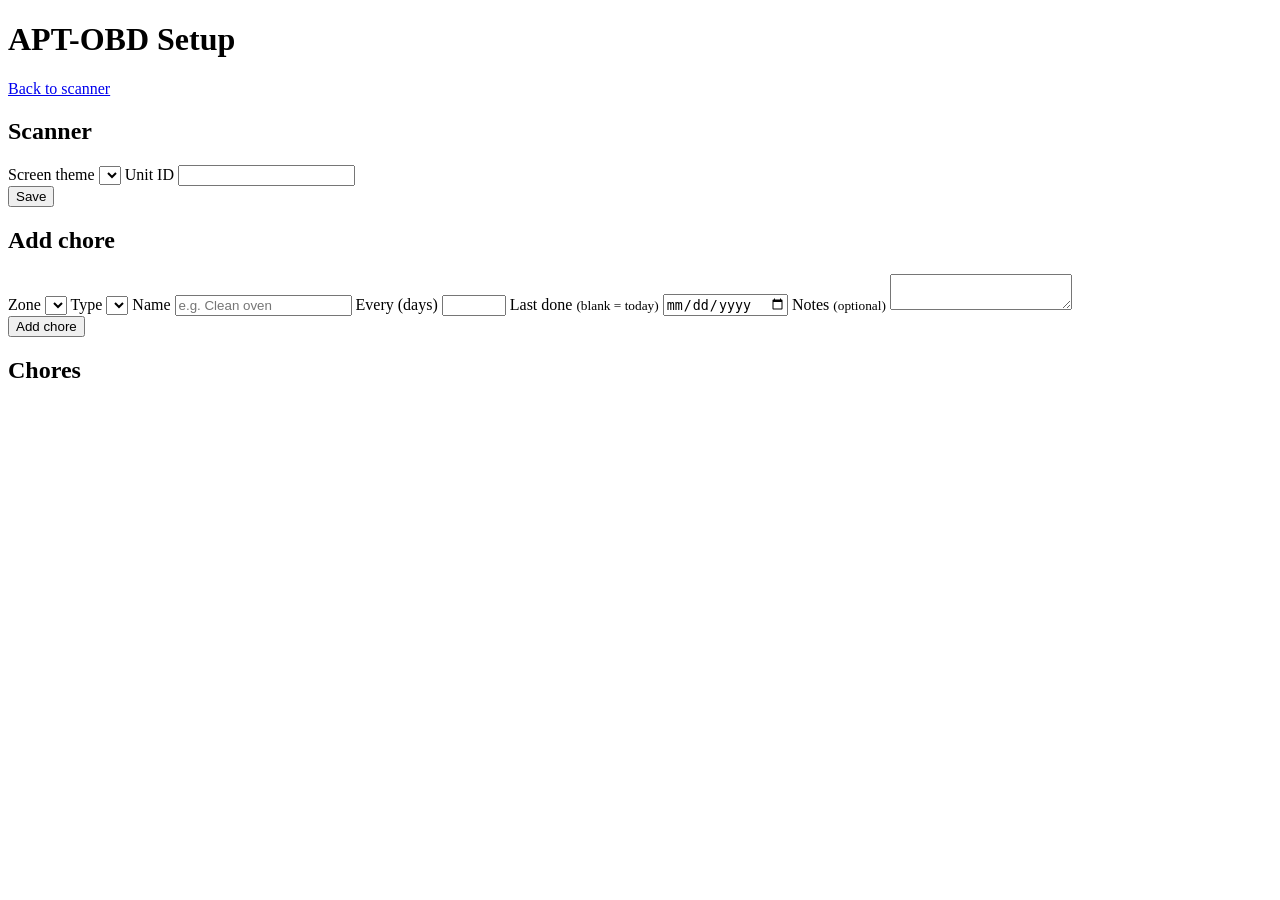
==== app/static/setup.html @ 193046fe "Add M2 frontend: scan-tool UI and Setup page Recreate the APT-OBD prototype in plain HTML/CSS/JS ser" ====
<!DOCTYPE html>
<html lang="en">
<head>
<meta charset="utf-8">
<meta name="viewport" content="width=device-width, initial-scale=1">
<meta name="theme-color" content="#121315">
<title>APT-OBD Setup</title>
<link rel="stylesheet" href="/static/fonts.css">
<link rel="stylesheet" href="/static/setup.css">
</head>
<body>
<main>
  <header class="top">
    <h1>APT-OBD <span>Setup</span></h1>
    <a href="/">Back to scanner</a>
  </header>

  <section class="card">
    <h2>Scanner</h2>
    <form id="settings-form" class="grid">
      <label>Screen theme
        <select id="theme"></select>
      </label>
      <label>Unit ID
        <input id="unit-id" required maxlength="12">
      </label>
      <div class="form-actions">
        <button type="submit" class="btn primary">Save</button>
        <span id="settings-msg" class="msg" role="status"></span>
      </div>
    </form>
  </section>

  <section class="card">
    <h2 id="form-title">Add chore</h2>
    <form id="chore-form" class="grid">
      <label>Zone
        <select id="zone"></select>
      </label>
      <label>Type
        <select id="category"></select>
      </label>
      <label class="wide">Name
        <input id="name" required maxlength="60" placeholder="e.g. Clean oven">
      </label>
      <label>Every (days)
        <input id="interval" type="number" required min="1" max="3650" inputmode="numeric">
      </label>
      <label>Last done <small>(blank = today)</small>
        <input id="last-done" type="date">
      </label>
      <label class="wide">Notes <small>(optional)</small>
        <textarea id="description" maxlength="500" rows="2"></textarea>
      </label>
      <div class="form-actions">
        <button type="submit" id="save-chore" class="btn primary">Add chore</button>
        <button type="button" id="cancel-edit" class="btn" hidden>Cancel</button>
        <span id="chore-msg" class="msg" role="status"></span>
      </div>
    </form>
  </section>

  <section class="card">
    <h2>Chores <span id="chore-count" class="count"></span></h2>
    <div id="chore-list"></div>
  </section>
</main>
<script src="/static/setup.js"></script>
</body>
</html>
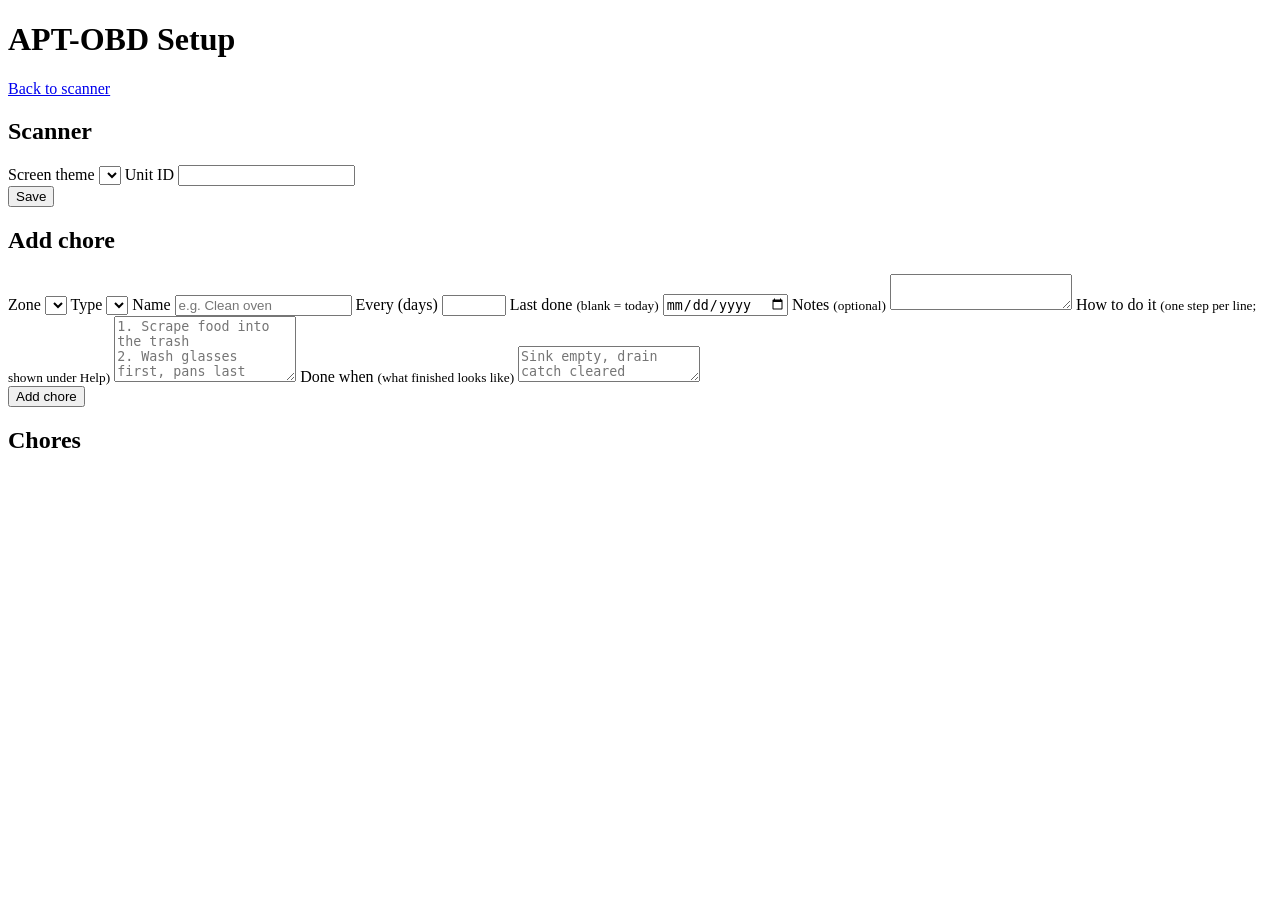
==== commit ea497500: "Add chore help (how to / done when) and close stale freeze frames Each chore gets how_to and done_wh" ====
--- a/app/static/setup.html
+++ b/app/static/setup.html
@@ -52,6 +52,12 @@
       <label class="wide">Notes <small>(optional)</small>
         <textarea id="description" maxlength="500" rows="2"></textarea>
       </label>
+      <label class="wide">How to do it <small>(one step per line; shown under Help)</small>
+        <textarea id="how-to" maxlength="2000" rows="4" placeholder="1. Scrape food into the trash&#10;2. Wash glasses first, pans last"></textarea>
+      </label>
+      <label class="wide">Done when <small>(what finished looks like)</small>
+        <textarea id="done-when" maxlength="500" rows="2" placeholder="Sink empty, drain catch cleared"></textarea>
+      </label>
       <div class="form-actions">
         <button type="submit" id="save-chore" class="btn primary">Add chore</button>
         <button type="button" id="cancel-edit" class="btn" hidden>Cancel</button>
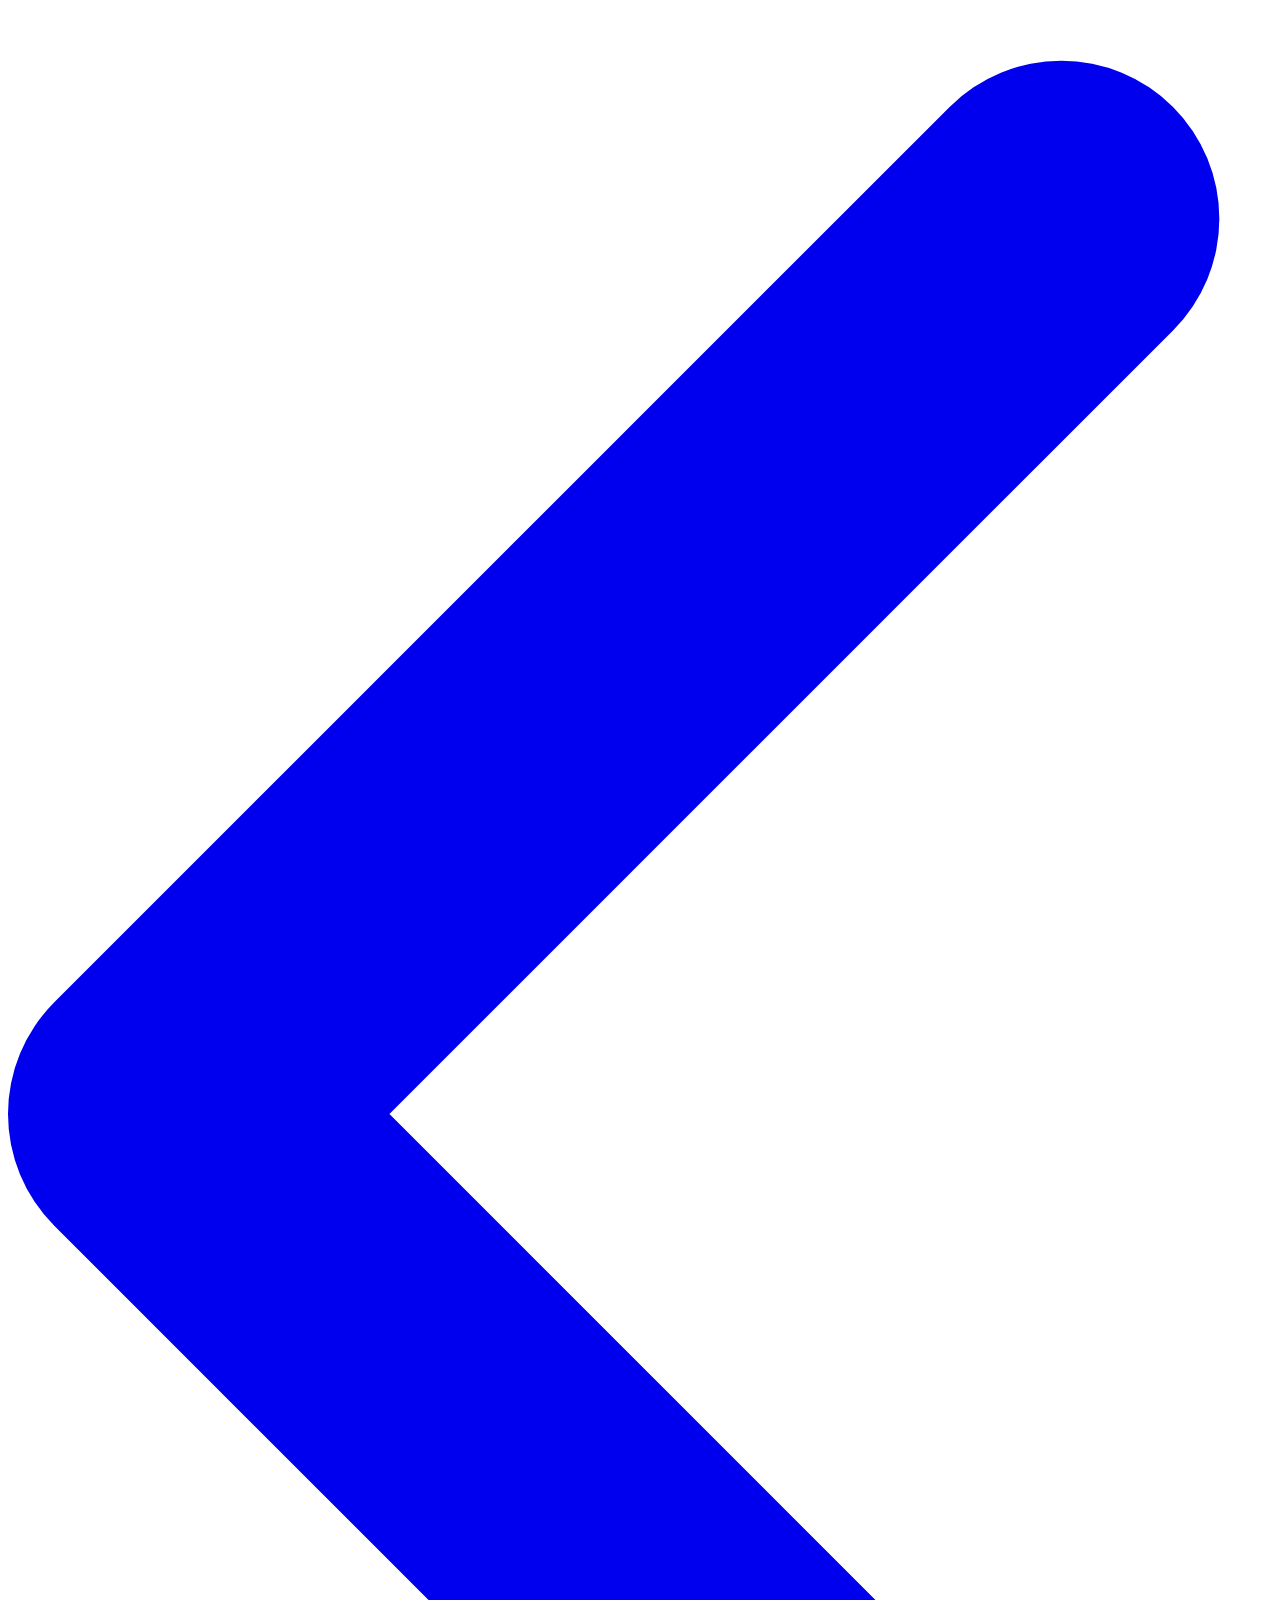
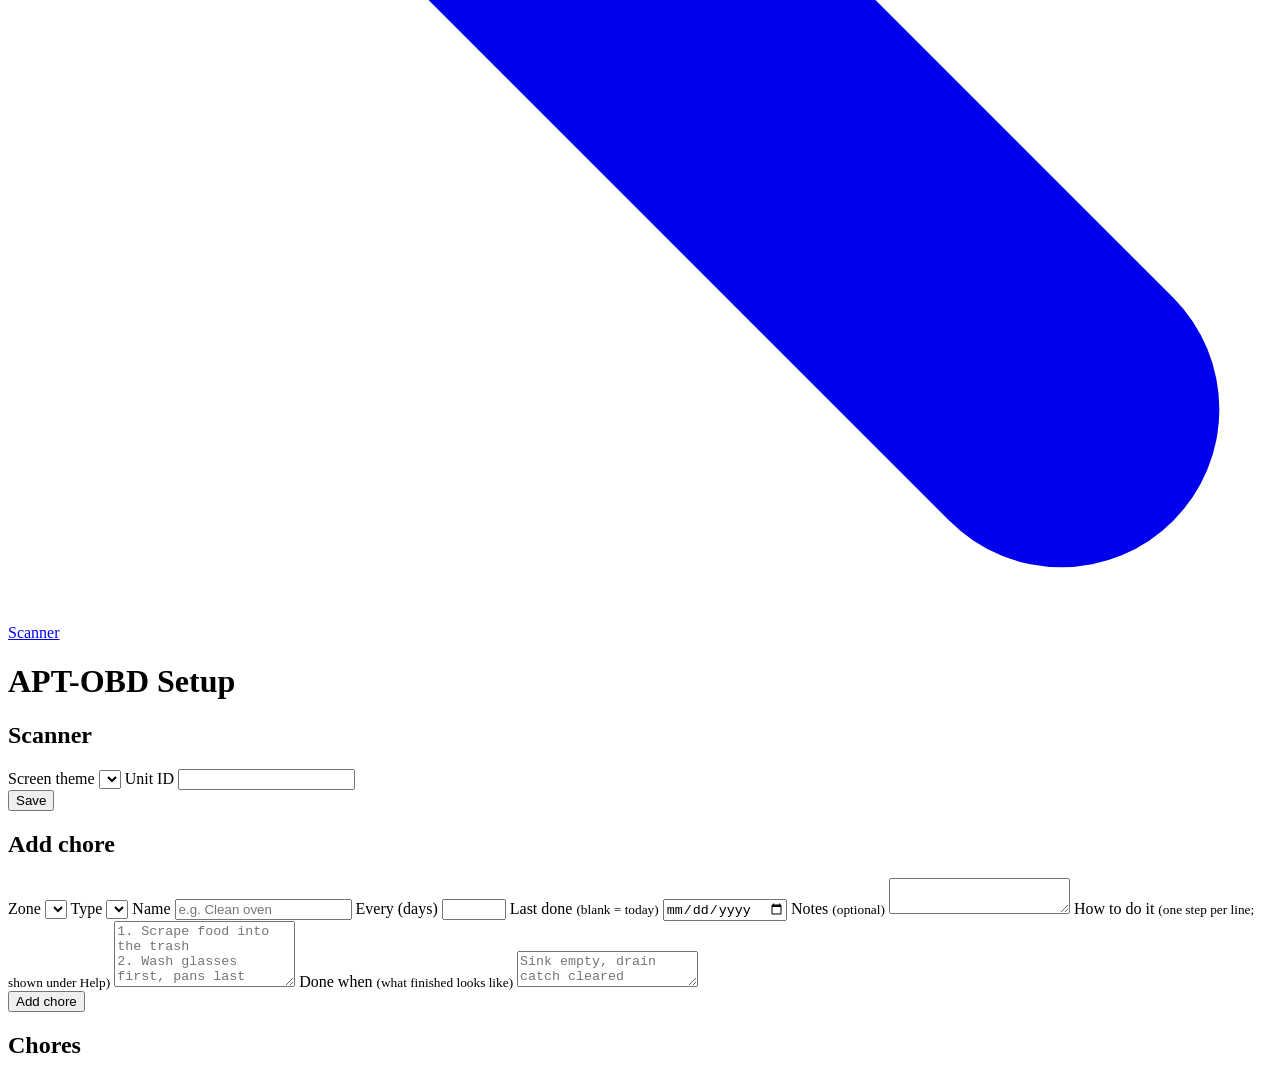
==== commit baa91846: "Full-screen iOS layout, app fonts throughout, and fix stale assets on iPhone The scanner now fills t" ====
--- a/app/static/setup.html
+++ b/app/static/setup.html
@@ -2,8 +2,15 @@
 <html lang="en">
 <head>
 <meta charset="utf-8">
-<meta name="viewport" content="width=device-width, initial-scale=1">
+<meta name="viewport" content="width=device-width, initial-scale=1, viewport-fit=cover">
 <meta name="theme-color" content="#121315">
+<link rel="manifest" href="/manifest.webmanifest">
+<link rel="icon" type="image/png" href="/static/icons/favicon-32.png">
+<link rel="apple-touch-icon" href="/static/icons/apple-touch-icon.png">
+<meta name="mobile-web-app-capable" content="yes">
+<meta name="apple-mobile-web-app-capable" content="yes">
+<meta name="apple-mobile-web-app-title" content="APT-OBD">
+<meta name="apple-mobile-web-app-status-bar-style" content="black-translucent">
 <title>APT-OBD Setup</title>
 <link rel="stylesheet" href="/static/fonts.css">
 <link rel="stylesheet" href="/static/setup.css">
@@ -11,8 +18,8 @@
 <body>
 <main>
   <header class="top">
+    <a class="back-link" href="/"><svg aria-hidden="true" viewBox="0 0 12 21" fill="none" stroke="currentColor" stroke-width="3" stroke-linecap="round" stroke-linejoin="round"><path d="M10 2 1.5 10.5 10 19"/></svg>Scanner</a>
     <h1>APT-OBD <span>Setup</span></h1>
-    <a href="/">Back to scanner</a>
   </header>
 
   <section class="card">
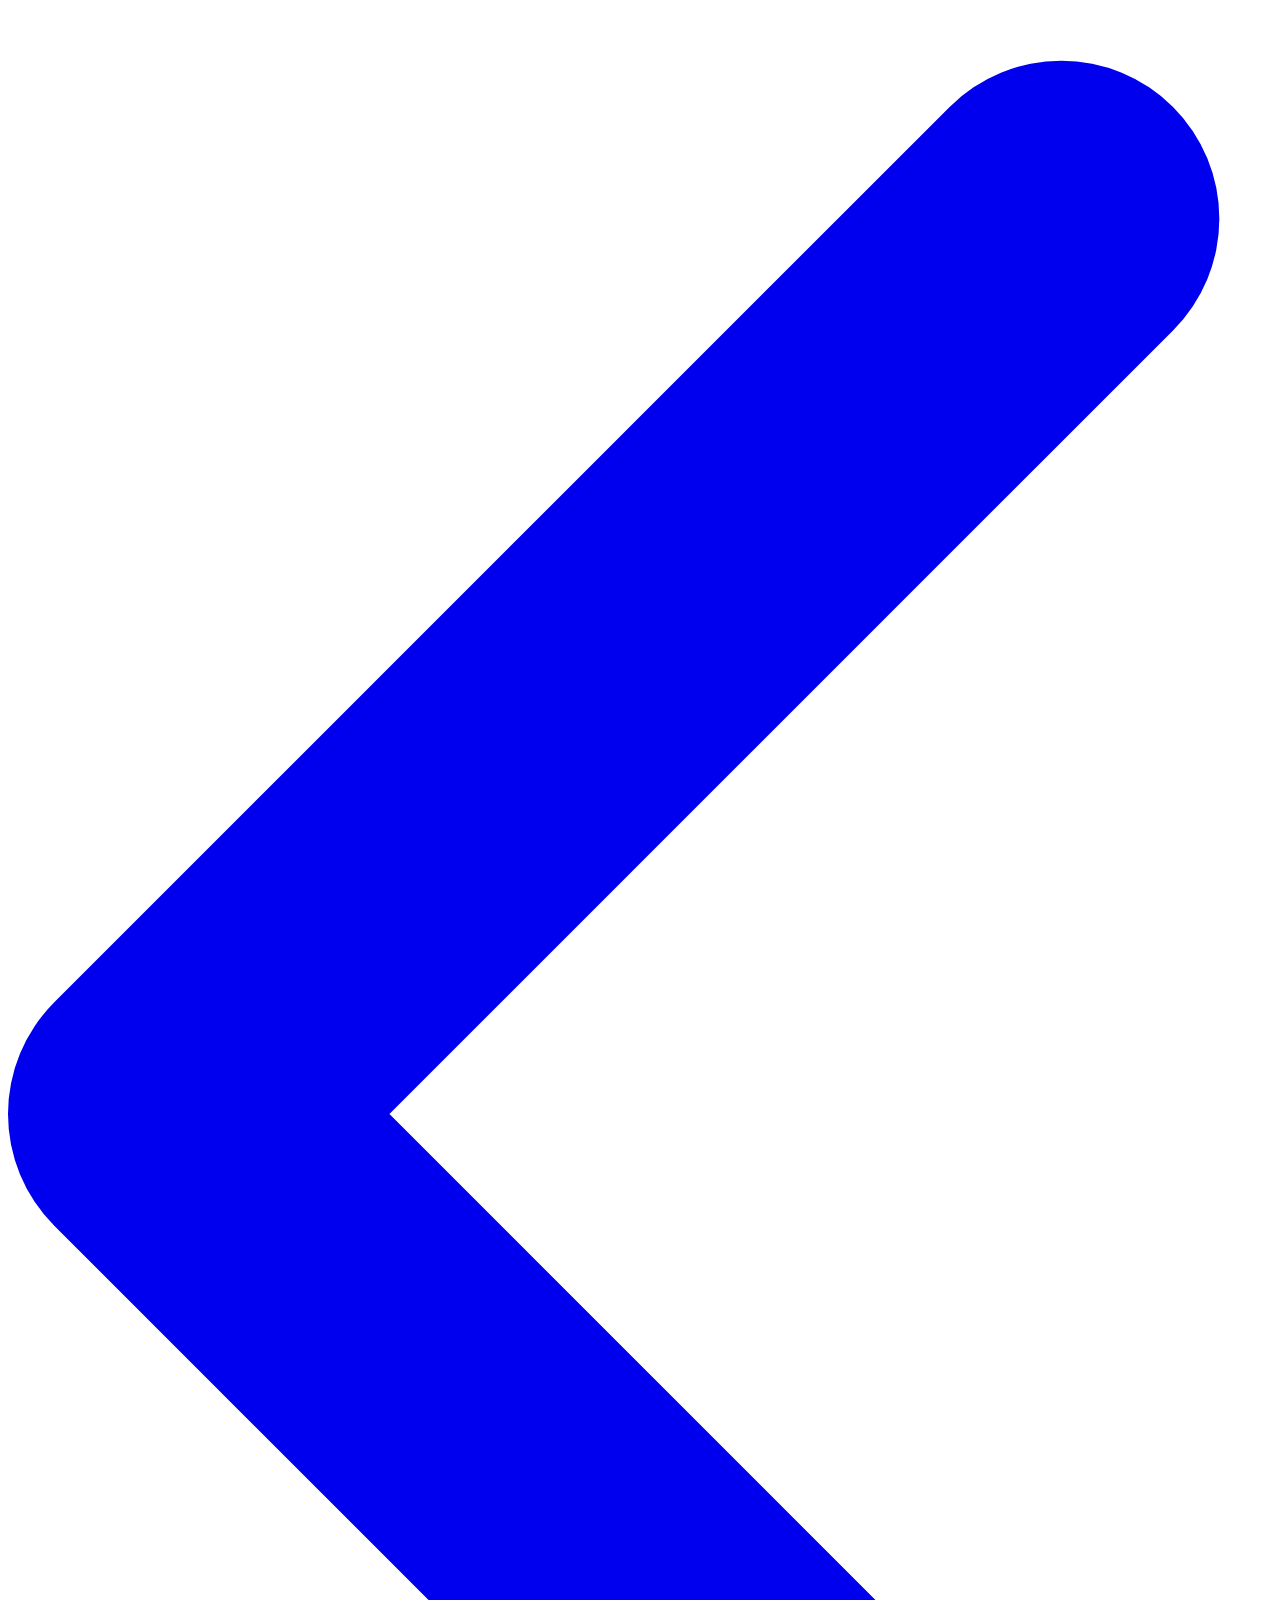
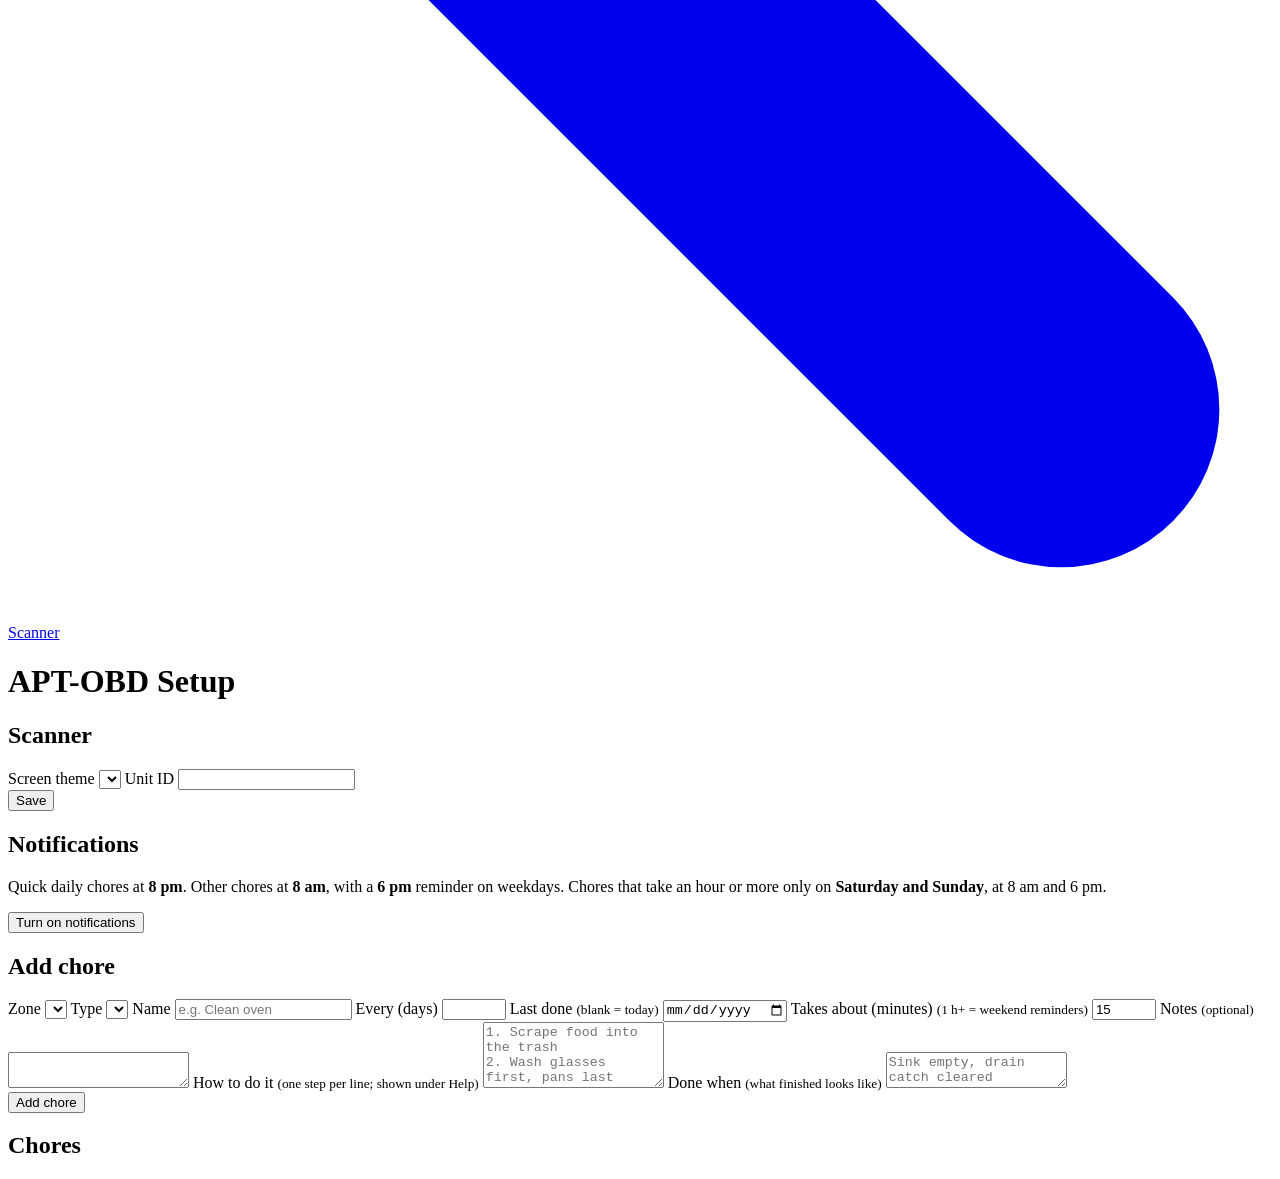
==== commit 52855e50: "Add Web Push chore notifications with a time-based schedule Each chore gets an estimated duration (m" ====
--- a/app/static/setup.html
+++ b/app/static/setup.html
@@ -39,6 +39,17 @@
   </section>
 
   <section class="card">
+    <h2>Notifications</h2>
+    <p class="hint">Quick daily chores at <b>8 pm</b>. Other chores at <b>8 am</b>, with a <b>6 pm</b> reminder on weekdays. Chores that take an hour or more only on <b>Saturday and Sunday</b>, at 8 am and 6 pm.</p>
+    <div class="form-actions">
+      <button type="button" id="push-on" class="btn primary">Turn on notifications</button>
+      <button type="button" id="push-test" class="btn" hidden>Send test</button>
+      <button type="button" id="push-off" class="btn" hidden>Turn off</button>
+      <span id="push-msg" class="msg" role="status"></span>
+    </div>
+  </section>
+
+  <section class="card">
     <h2 id="form-title">Add chore</h2>
     <form id="chore-form" class="grid">
       <label>Zone
@@ -55,6 +66,9 @@
       </label>
       <label>Last done <small>(blank = today)</small>
         <input id="last-done" type="date">
+      </label>
+      <label>Takes about (minutes) <small>(1 h+ = weekend reminders)</small>
+        <input id="minutes" type="number" required min="1" max="1440" inputmode="numeric" value="15">
       </label>
       <label class="wide">Notes <small>(optional)</small>
         <textarea id="description" maxlength="500" rows="2"></textarea>
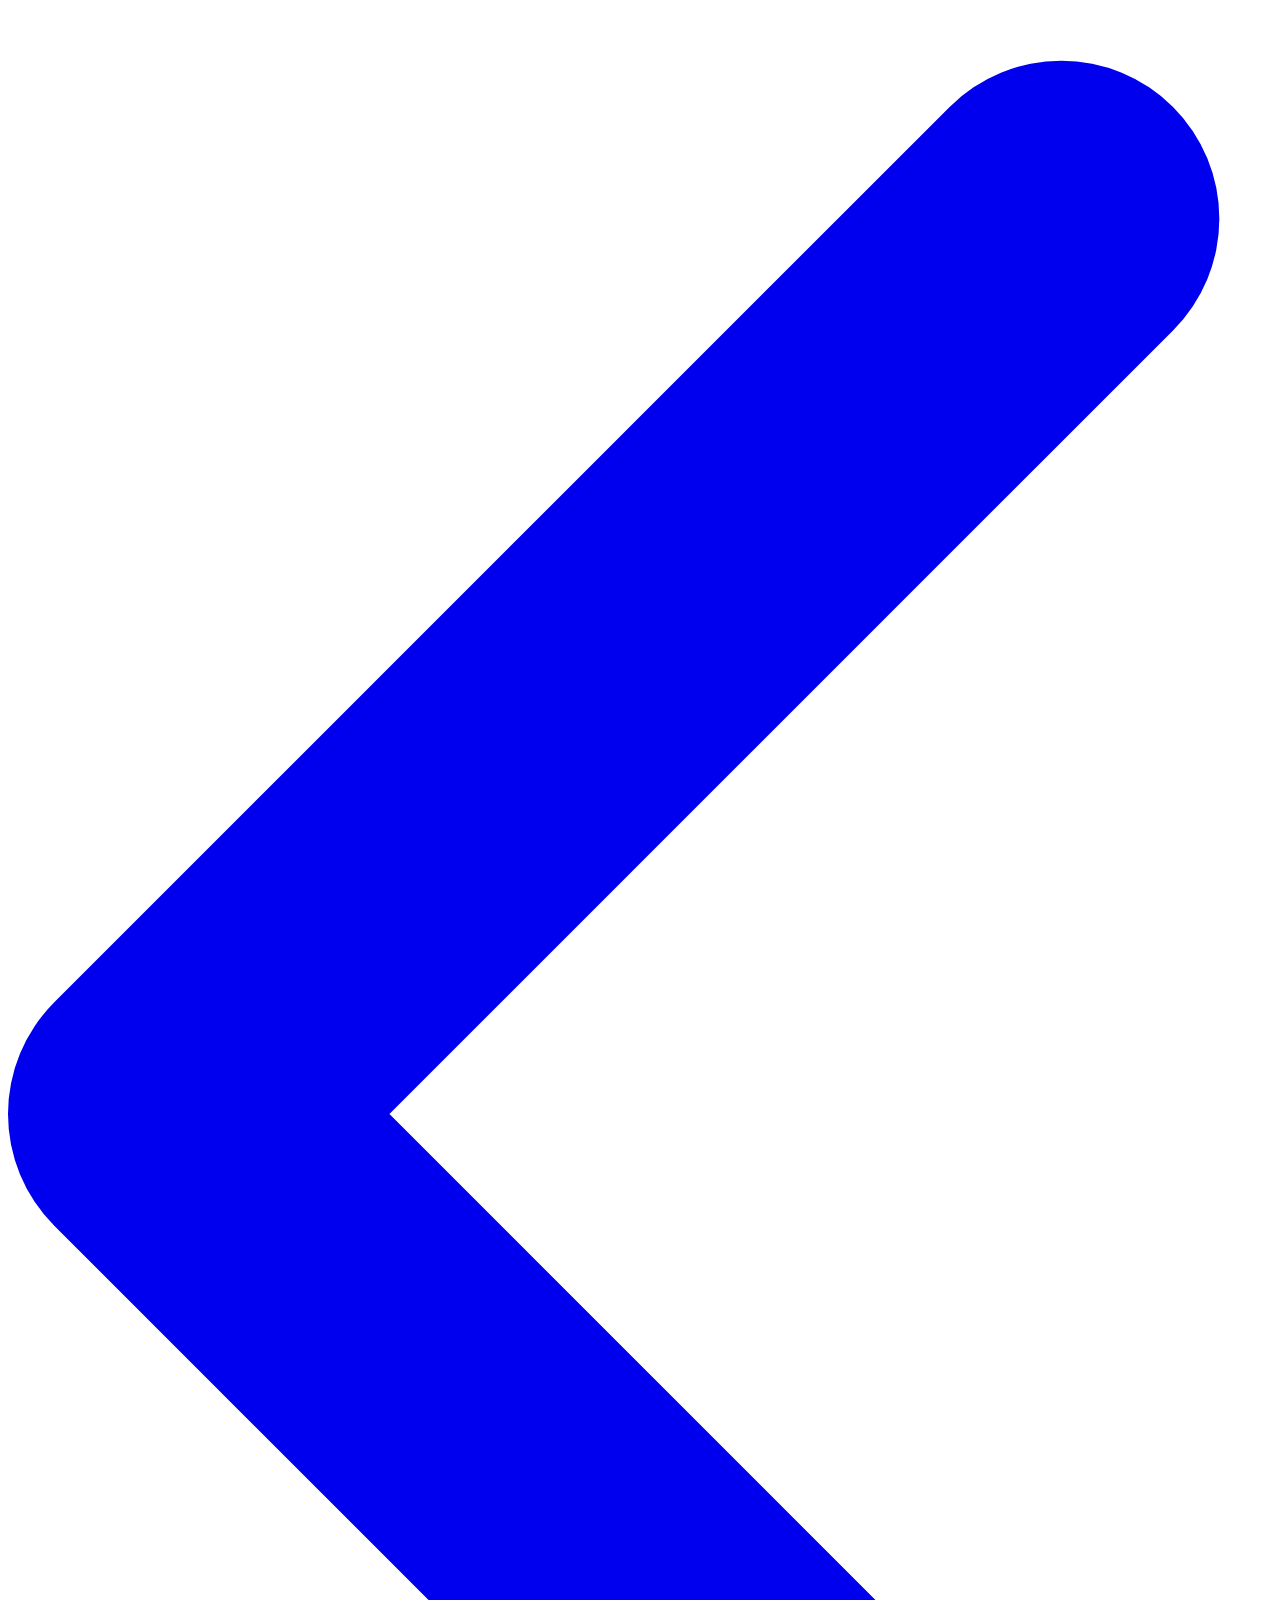
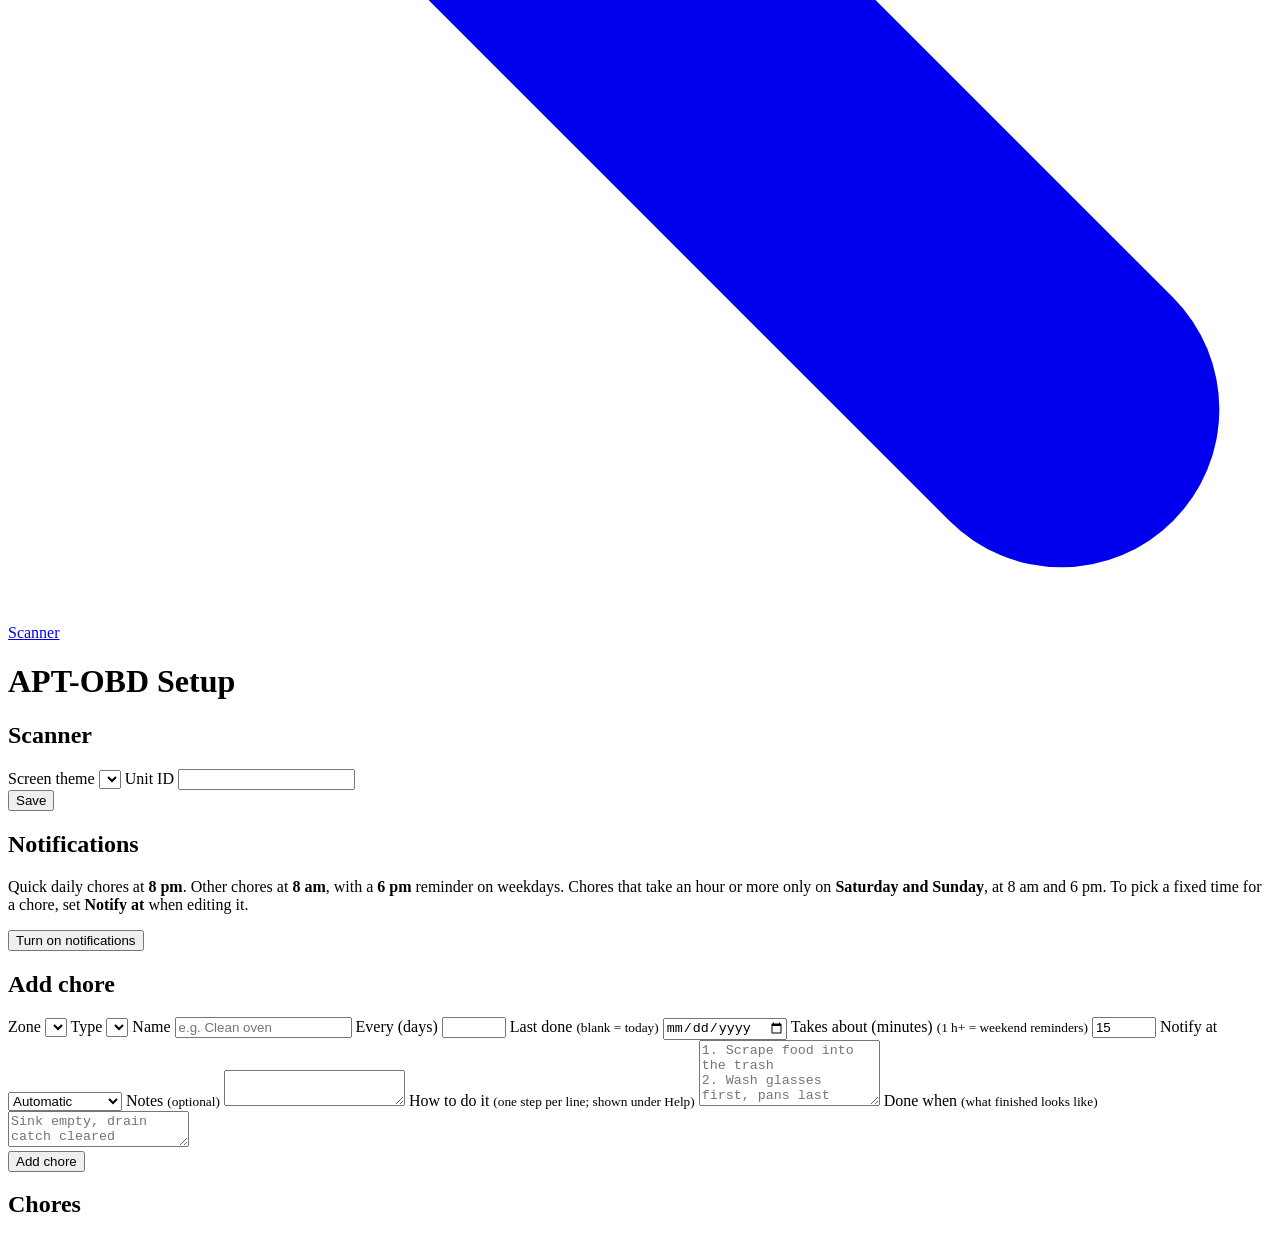
==== commit 93ab2336: "Split dishes into load (8 pm) and unload (8 am); add per-chore Notify at Chores can now have a fixed" ====
--- a/app/static/setup.html
+++ b/app/static/setup.html
@@ -40,7 +40,7 @@
 
   <section class="card">
     <h2>Notifications</h2>
-    <p class="hint">Quick daily chores at <b>8 pm</b>. Other chores at <b>8 am</b>, with a <b>6 pm</b> reminder on weekdays. Chores that take an hour or more only on <b>Saturday and Sunday</b>, at 8 am and 6 pm.</p>
+    <p class="hint">Quick daily chores at <b>8 pm</b>. Other chores at <b>8 am</b>, with a <b>6 pm</b> reminder on weekdays. Chores that take an hour or more only on <b>Saturday and Sunday</b>, at 8 am and 6 pm. To pick a fixed time for a chore, set <b>Notify at</b> when editing it.</p>
     <div class="form-actions">
       <button type="button" id="push-on" class="btn primary">Turn on notifications</button>
       <button type="button" id="push-test" class="btn" hidden>Send test</button>
@@ -70,6 +70,14 @@
       <label>Takes about (minutes) <small>(1 h+ = weekend reminders)</small>
         <input id="minutes" type="number" required min="1" max="1440" inputmode="numeric" value="15">
       </label>
+      <label>Notify at
+        <select id="notify-slot">
+          <option value="auto">Automatic</option>
+          <option value="am">8 am every day</option>
+          <option value="pm">6 pm every day</option>
+          <option value="eve">8 pm every day</option>
+        </select>
+      </label>
       <label class="wide">Notes <small>(optional)</small>
         <textarea id="description" maxlength="500" rows="2"></textarea>
       </label>
